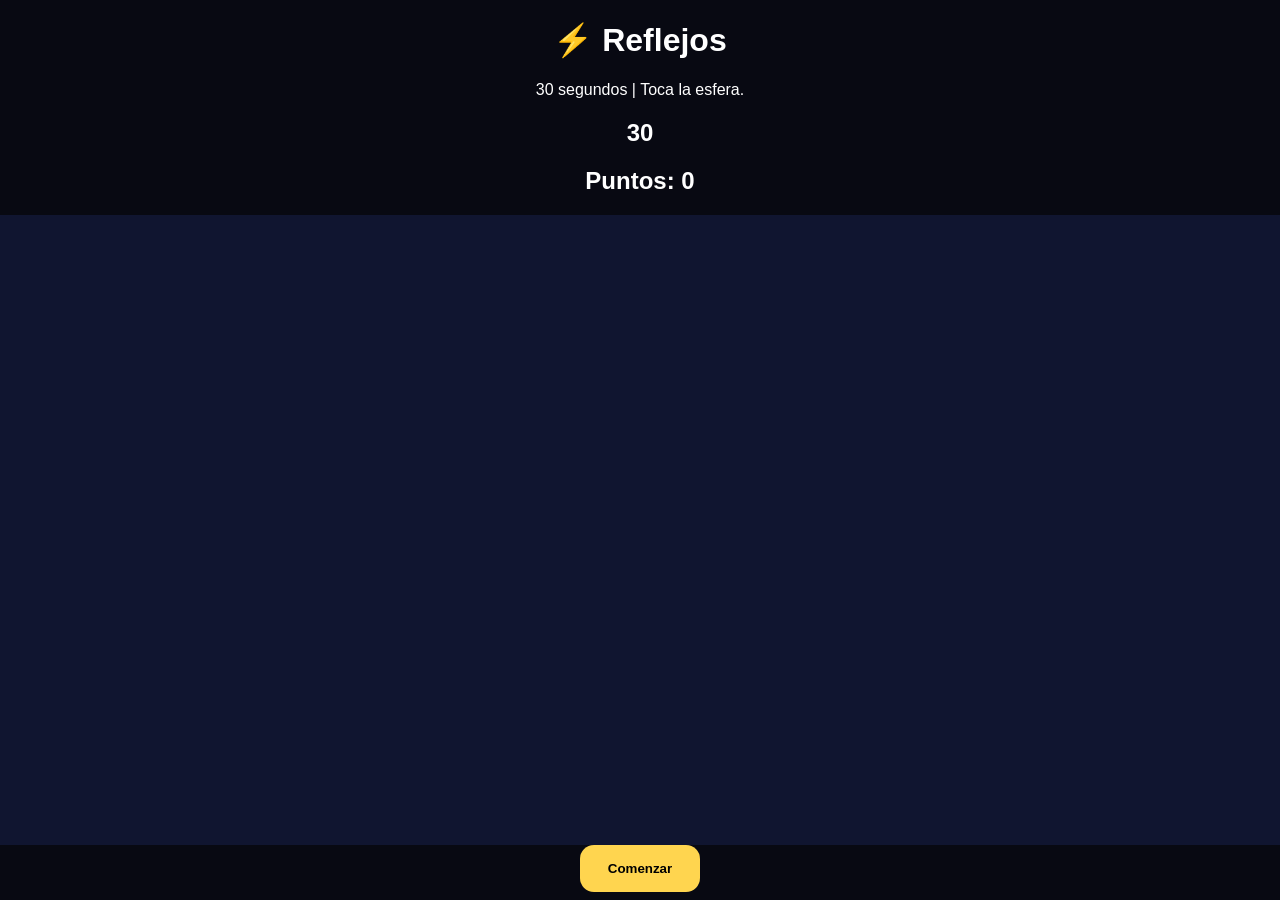
==== reflejos.html @ e82c0c99 "Add files via upload" ====
<!DOCTYPE html><html lang="es"><head><meta charset="UTF-8"><meta name="viewport" content="width=device-width,initial-scale=1"><title>Reflejos</title><style>body{margin:0;background:#080912;color:#fff;font-family:Arial;text-align:center}#arena{position:relative;width:100vw;height:70vh;background:#101530;overflow:hidden}#orb{position:absolute;width:70px;height:70px;border-radius:50%;background:radial-gradient(circle,#ffd54f,#ff8c00);display:none;box-shadow:0 0 30px #ffd54f}button{padding:16px 28px;border-radius:14px;border:0;background:#ffd54f;font-weight:bold}</style></head><body><h1>⚡ Reflejos</h1><p>30 segundos | Toca la esfera.</p><h2 id=timer>30</h2><h2>Puntos: <span id=score>0</span></h2><div id=arena><div id=orb></div></div><button id=start>Comenzar</button><script>const o=orb,a=arena,s=score,t=timer;let sc=0,time=30,int;function move(){o.style.left=Math.random()*(a.clientWidth-70)+"px";o.style.top=Math.random()*(a.clientHeight-70)+"px"}o.onclick=()=>{sc++;s.textContent=sc;move()};start.onclick=()=>{start.style.display="none";sc=0;time=30;s.textContent=0;t.textContent=30;o.style.display="block";move();int=setInterval(()=>{time--;t.textContent=time;if(time<=0){clearInterval(int);o.style.display="none";let coins=+localStorage.getItem("coins")||100;coins+=sc*5;localStorage.setItem("coins",coins);alert("Fin. Puntos: "+sc+"\nGanaste "+(sc*5)+" monedas.");location.href="../index.html"}},1000)}</script></body></html>
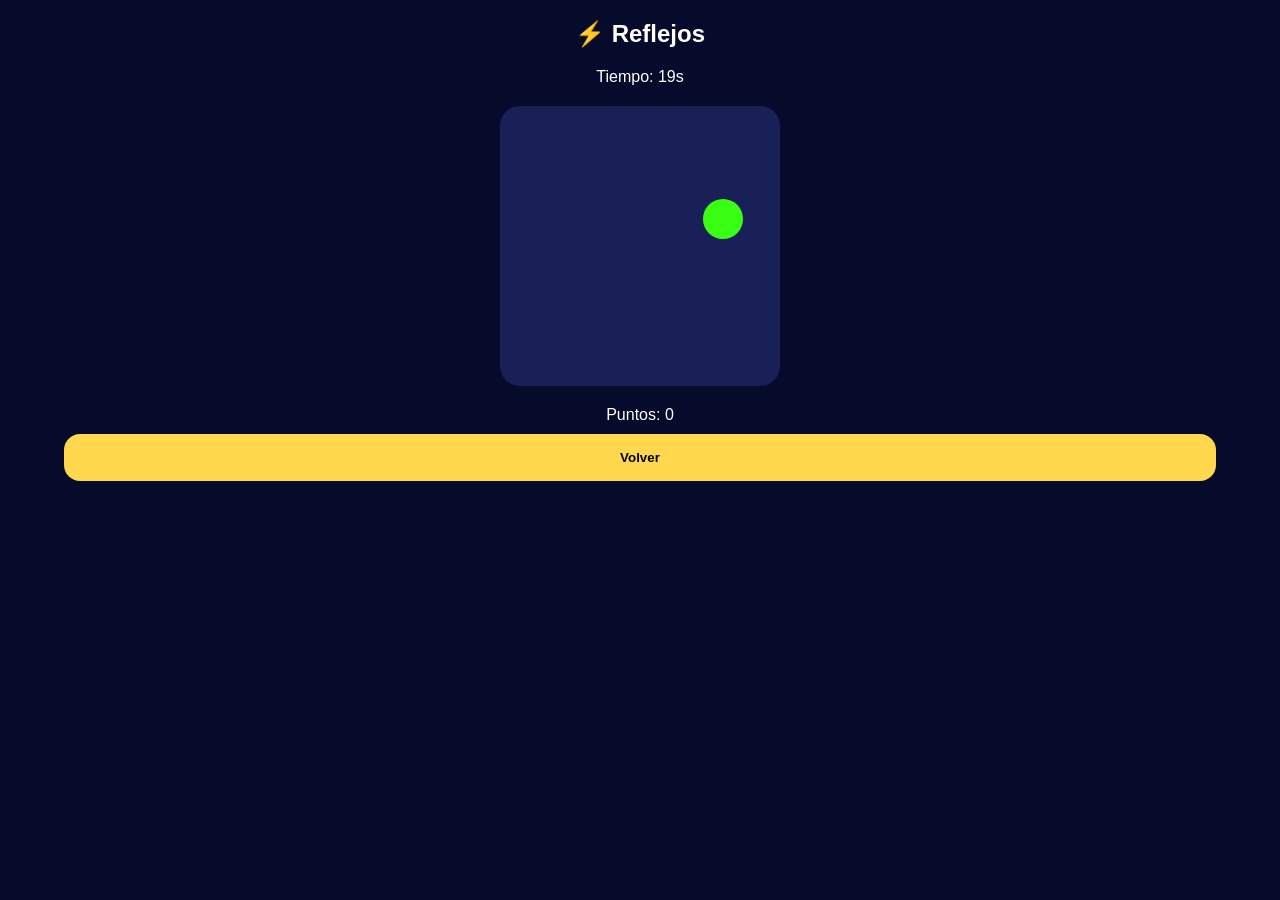
==== commit 2aeabdae: "Add files via upload" ====
--- a/reflejos.html
+++ b/reflejos.html
@@ -1 +1,7 @@
-<!DOCTYPE html><html lang="es"><head><meta charset="UTF-8"><meta name="viewport" content="width=device-width,initial-scale=1"><title>Reflejos</title><style>body{margin:0;background:#080912;color:#fff;font-family:Arial;text-align:center}#arena{position:relative;width:100vw;height:70vh;background:#101530;overflow:hidden}#orb{position:absolute;width:70px;height:70px;border-radius:50%;background:radial-gradient(circle,#ffd54f,#ff8c00);display:none;box-shadow:0 0 30px #ffd54f}button{padding:16px 28px;border-radius:14px;border:0;background:#ffd54f;font-weight:bold}</style></head><body><h1>⚡ Reflejos</h1><p>30 segundos | Toca la esfera.</p><h2 id=timer>30</h2><h2>Puntos: <span id=score>0</span></h2><div id=arena><div id=orb></div></div><button id=start>Comenzar</button><script>const o=orb,a=arena,s=score,t=timer;let sc=0,time=30,int;function move(){o.style.left=Math.random()*(a.clientWidth-70)+"px";o.style.top=Math.random()*(a.clientHeight-70)+"px"}o.onclick=()=>{sc++;s.textContent=sc;move()};start.onclick=()=>{start.style.display="none";sc=0;time=30;s.textContent=0;t.textContent=30;o.style.display="block";move();int=setInterval(()=>{time--;t.textContent=time;if(time<=0){clearInterval(int);o.style.display="none";let coins=+localStorage.getItem("coins")||100;coins+=sc*5;localStorage.setItem("coins",coins);alert("Fin. Puntos: "+sc+"\nGanaste "+(sc*5)+" monedas.");location.href="../index.html"}},1000)}</script></body></html>+<!DOCTYPE html><html><head><meta charset='UTF-8'><meta name='viewport' content='width=device-width,initial-scale=1'><link rel='stylesheet' href='style.css'></head><body><h2>⚡ Reflejos</h2><div>Tiempo: <span id='t'>20</span>s</div><div id='arena'><div id='dot'></div></div><div>Puntos: <span id='p'>0</span></div><button onclick="location.href='index.html'">Volver</button><script>
+let t=20,p=0,d=document.getElementById('dot'),a=document.getElementById('arena');
+function mv(){d.style.left=Math.random()*240+'px';d.style.top=Math.random()*240+'px';}
+d.onclick=()=>{p++;document.getElementById('p').textContent=p;mv();}
+mv();
+let i=setInterval(()=>{t--;document.getElementById('t').textContent=t;if(t<=0){clearInterval(i);let c=+localStorage.coins||100;c+=p*10;localStorage.coins=c;alert('Ganaste '+(p*10)+' monedas');location.href='index.html';}},1000);
+</script></body></html>
--- a/style.css
+++ b/style.css
@@ -0,0 +1 @@
+body{margin:0;background:#070b2b;color:#fff;font-family:Arial;text-align:center}.header{display:flex;justify-content:space-between;align-items:center;padding:18px;background:linear-gradient(90deg,#6a2cff,#8f5cff)}button{width:90%;padding:16px;margin:10px;border:none;border-radius:16px;background:#ffd84d;font-weight:bold}.wolf{font-size:120px;animation:breathe 2s infinite;cursor:pointer;margin-top:30px}@keyframes breathe{0%,100%{transform:translateY(0) scale(1)}50%{transform:translateY(-8px) scale(1.05)}}.jump{animation:jump .5s}@keyframes jump{50%{transform:translateY(-40px)}}#arena{position:relative;width:280px;height:280px;background:#182057;border-radius:20px;margin:20px auto}#dot{position:absolute;width:40px;height:40px;background:#39ff14;border-radius:50%}
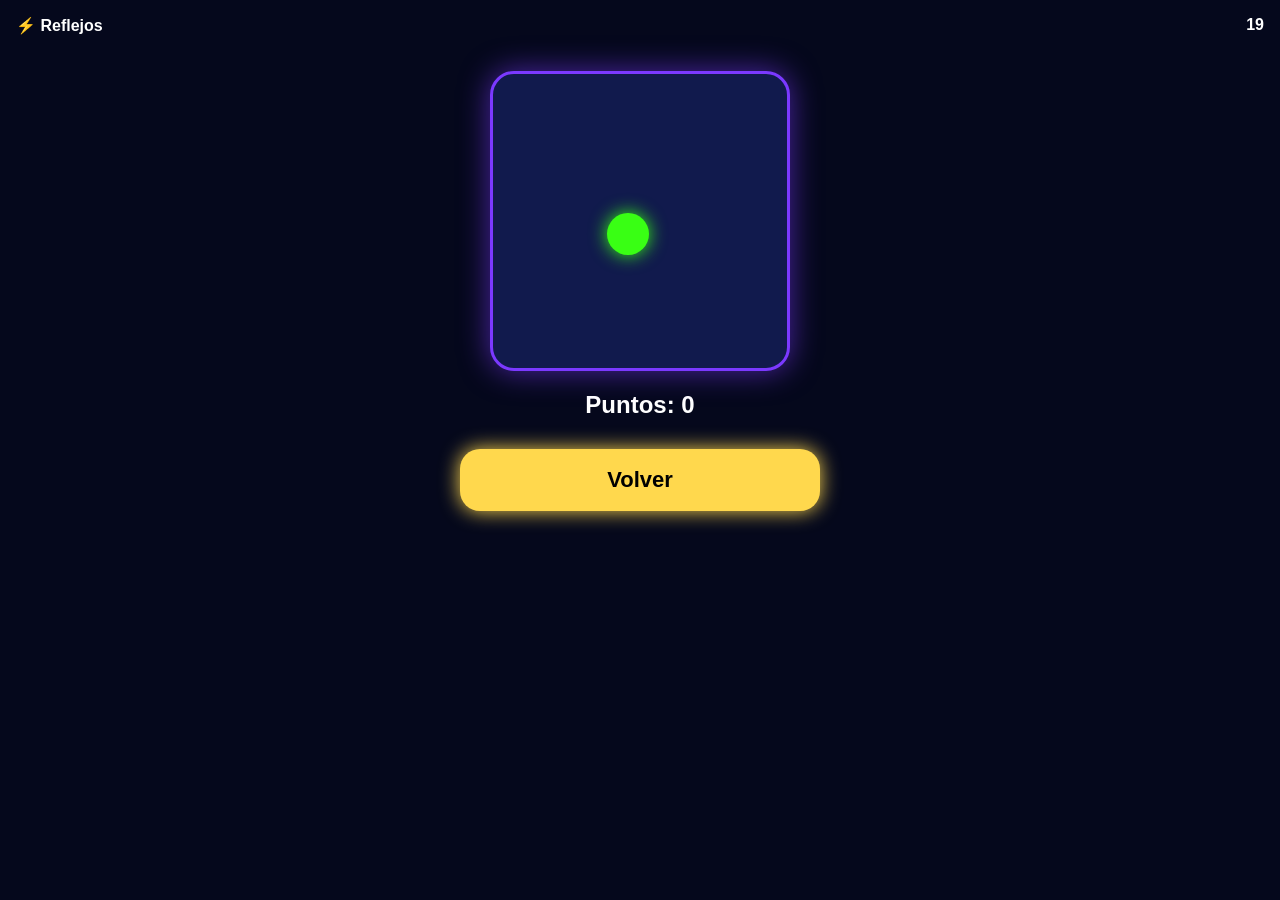
==== commit 117ea4a6: "Add files via upload" ====
--- a/reflejos.html
+++ b/reflejos.html
@@ -1,7 +1,11 @@
-<!DOCTYPE html><html><head><meta charset='UTF-8'><meta name='viewport' content='width=device-width,initial-scale=1'><link rel='stylesheet' href='style.css'></head><body><h2>⚡ Reflejos</h2><div>Tiempo: <span id='t'>20</span>s</div><div id='arena'><div id='dot'></div></div><div>Puntos: <span id='p'>0</span></div><button onclick="location.href='index.html'">Volver</button><script>
-let t=20,p=0,d=document.getElementById('dot'),a=document.getElementById('arena');
-function mv(){d.style.left=Math.random()*240+'px';d.style.top=Math.random()*240+'px';}
-d.onclick=()=>{p++;document.getElementById('p').textContent=p;mv();}
+<!DOCTYPE html><html lang=es><head><meta charset=UTF-8><meta name=viewport content='width=device-width,initial-scale=1'><link rel=stylesheet href=style.css></head><body class=game>
+<div class=top><div>⚡ Reflejos</div><div id=t>20</div></div>
+<div id=arena><div id=dot></div></div>
+<h2>Puntos: <span id=p>0</span></h2><button class=play onclick="location.href='index.html'">Volver</button>
+<script>
+let t=20,p=0,d=document.getElementById('dot');
+function mv(){d.style.left=Math.random()*250+'px';d.style.top=Math.random()*250+'px';}
+d.onclick=()=>{p++;document.getElementById('p').textContent=p;mv();};
 mv();
-let i=setInterval(()=>{t--;document.getElementById('t').textContent=t;if(t<=0){clearInterval(i);let c=+localStorage.coins||100;c+=p*10;localStorage.coins=c;alert('Ganaste '+(p*10)+' monedas');location.href='index.html';}},1000);
+let i=setInterval(()=>{t--;document.getElementById('t').textContent=t;if(t<=0){clearInterval(i);let c=+localStorage.coins||100;c+=p*10;localStorage.coins=c;alert('¡Ganaste '+(p*10)+' monedas!');location.href='index.html';}},1000);
 </script></body></html>
